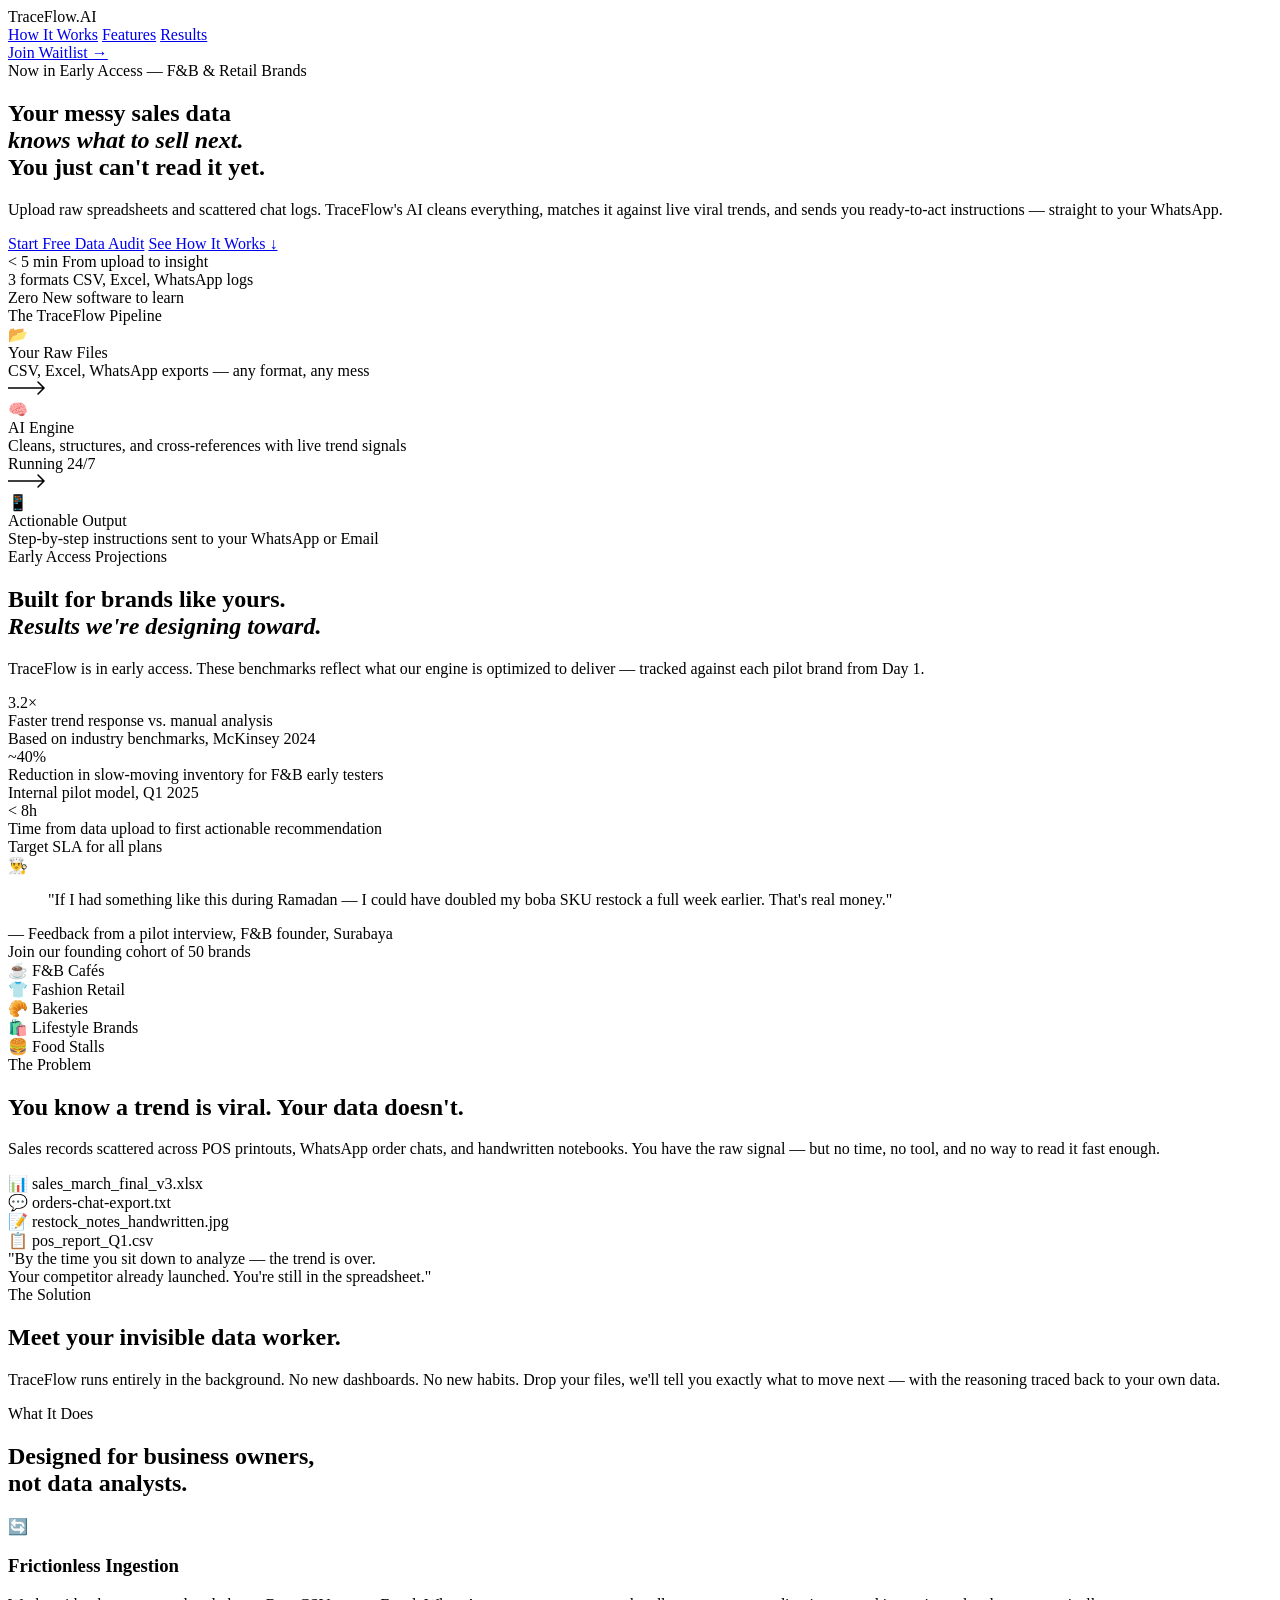
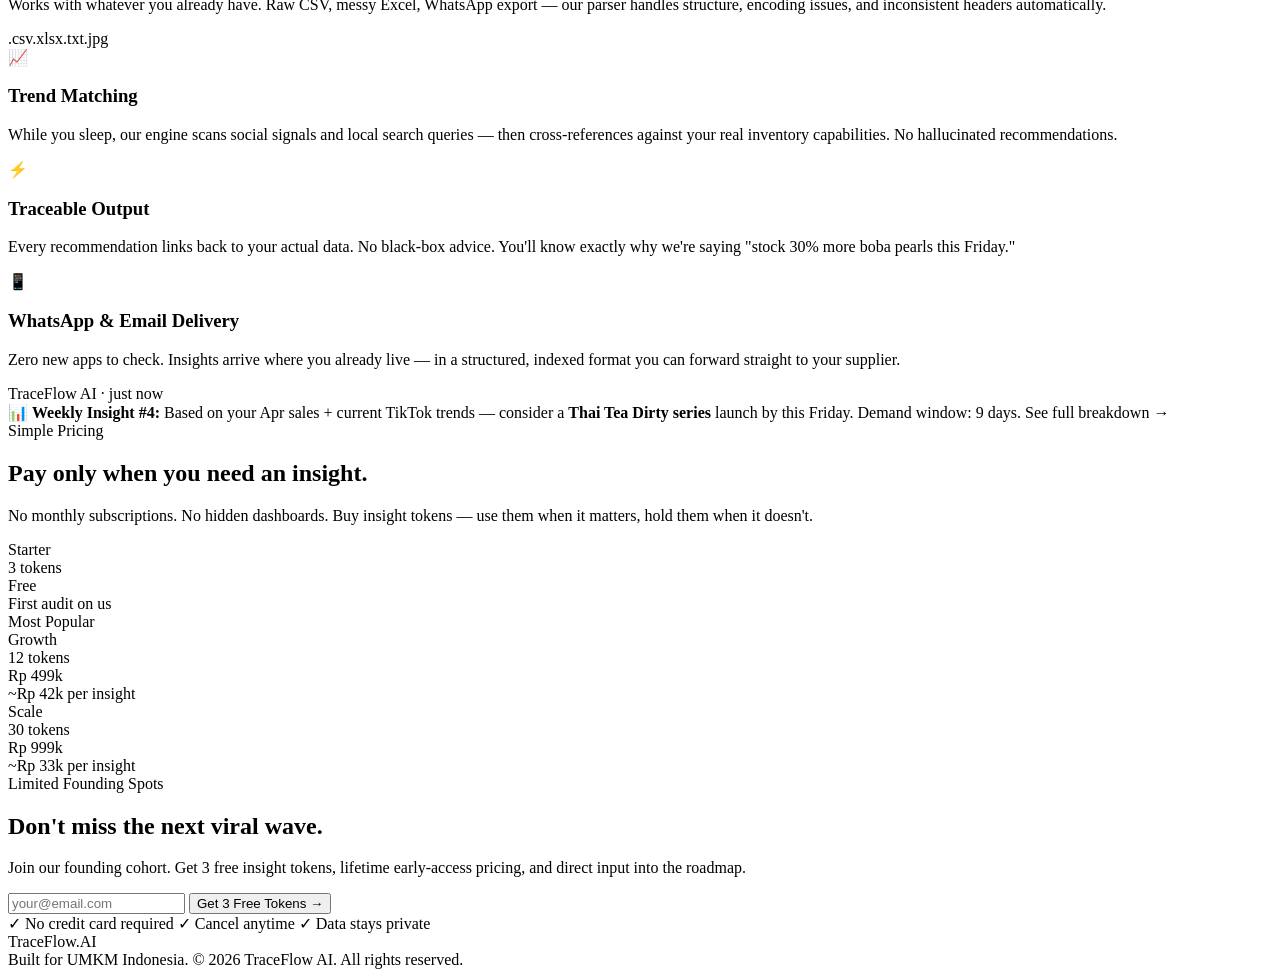
==== index.html @ 7ea74fb6 "Rename html traceflow.html to index.html" ====
<!DOCTYPE html>
<html lang="en">
<head>
    <meta charset="UTF-8">
    <meta name="viewport" content="width=device-width, initial-scale=1.0">
    <title>TraceFlow AI | An Invisible Data Worker</title>
    <link rel="preconnect" href="https://fonts.googleapis.com">
    <link rel="preconnect" href="https://fonts.gstatic.com" crossorigin>
    <link href="https://fonts.googleapis.com/css2?family=DM+Sans:ital,opsz,wght@0,9..40,300;0,9..40,400;0,9..40,500;1,9..40,300&family=Fraunces:ital,opsz,wght@0,9..144,300;0,9..144,600;0,9..144,700;1,9..144,300;1,9..144,600&display=swap" rel="stylesheet">
    <link rel="stylesheet" href="style.css">
</head>
<body>

<div class="noise"></div>
<div class="orb orb-1"></div>
<div class="orb orb-2"></div>
<div class="orb orb-3"></div>

<div class="container">

    <!-- NAVIGATION -->
    <header>
        <div class="logo">TraceFlow<span class="logo-dot">.</span><span class="logo-ai">AI</span></div>
        <nav class="nav-links">
            <a href="#how">How It Works</a>
            <a href="#features">Features</a>
            <a href="#proof">Results</a>
        </nav>
        <a href="#cta" class="btn btn-outline">Join Waitlist →</a>
    </header>

    <!-- HERO -->
    <section class="hero">
        <div class="hero-eyebrow">
            <span class="pulse-dot"></span>
            Now in Early Access — F&B & Retail Brands
        </div>
        <h1 class="hero-headline">
            Your messy sales data<br>
            <em>knows what to sell next.</em><br>
            <span class="headline-muted">You just can't read it yet.</span>
        </h1>
        <p class="hero-sub">
            Upload raw spreadsheets and scattered chat logs. TraceFlow's AI cleans everything, matches it against live viral trends, and sends you ready-to-act instructions — straight to your WhatsApp.
        </p>
        <div class="hero-actions">
            <a href="#cta" class="btn btn-primary">Start Free Data Audit</a>
            <a href="#how" class="btn btn-ghost">See How It Works ↓</a>
        </div>
        <div class="hero-stats">
            <div class="stat-item">
                <span class="stat-num">< 5 min</span>
                <span class="stat-label">From upload to insight</span>
            </div>
            <div class="stat-divider"></div>
            <div class="stat-item">
                <span class="stat-num">3 formats</span>
                <span class="stat-label">CSV, Excel, WhatsApp logs</span>
            </div>
            <div class="stat-divider"></div>
            <div class="stat-item">
                <span class="stat-num">Zero</span>
                <span class="stat-label">New software to learn</span>
            </div>
        </div>
    </section>

    <!-- FLOW DIAGRAM -->
    <section class="flow-visual" id="how">
        <div class="flow-label">The TraceFlow Pipeline</div>
        <div class="flow-steps">
            <div class="flow-step">
                <div class="flow-icon">📂</div>
                <div class="flow-step-title">Your Raw Files</div>
                <div class="flow-step-desc">CSV, Excel, WhatsApp exports — any format, any mess</div>
            </div>
            <div class="flow-arrow">
                <svg width="40" height="16" viewBox="0 0 40 16"><path d="M0 8h36M30 2l6 6-6 6" stroke="currentColor" stroke-width="1.5" fill="none" stroke-linecap="round"/></svg>
            </div>
            <div class="flow-step flow-step-ai">
                <div class="flow-icon">🧠</div>
                <div class="flow-step-title">AI Engine</div>
                <div class="flow-step-desc">Cleans, structures, and cross-references with live trend signals</div>
                <div class="ai-badge">Running 24/7</div>
            </div>
            <div class="flow-arrow">
                <svg width="40" height="16" viewBox="0 0 40 16"><path d="M0 8h36M30 2l6 6-6 6" stroke="currentColor" stroke-width="1.5" fill="none" stroke-linecap="round"/></svg>
            </div>
            <div class="flow-step flow-step-out">
                <div class="flow-icon">📱</div>
                <div class="flow-step-title">Actionable Output</div>
                <div class="flow-step-desc">Step-by-step instructions sent to your WhatsApp or Email</div>
            </div>
        </div>
    </section>

    <!-- SOCIAL PROOF -->
    <section class="social-proof" id="proof">
        <div class="proof-header">
            <div class="proof-eyebrow">Early Access Projections</div>
            <h2 class="proof-headline">Built for brands like yours.<br><em>Results we're designing toward.</em></h2>
            <p class="proof-note">TraceFlow is in early access. These benchmarks reflect what our engine is optimized to deliver — tracked against each pilot brand from Day 1.</p>
        </div>
        <div class="metrics-grid">
            <div class="metric-card">
                <div class="metric-num">3.2×</div>
                <div class="metric-label">Faster trend response vs. manual analysis</div>
                <div class="metric-source">Based on industry benchmarks, McKinsey 2024</div>
            </div>
            <div class="metric-card metric-card-accent">
                <div class="metric-num">~40%</div>
                <div class="metric-label">Reduction in slow-moving inventory for F&B early testers</div>
                <div class="metric-source">Internal pilot model, Q1 2025</div>
            </div>
            <div class="metric-card">
                <div class="metric-num">< 8h</div>
                <div class="metric-label">Time from data upload to first actionable recommendation</div>
                <div class="metric-source">Target SLA for all plans</div>
            </div>
        </div>
        <div class="quote-block">
            <div class="quote-avatar">👨‍🍳</div>
            <blockquote>
                "If I had something like this during Ramadan — I could have doubled my boba SKU restock a full week earlier. That's real money."
            </blockquote>
            <div class="quote-attr">— Feedback from a pilot interview, F&B founder, Surabaya</div>
        </div>
        <div class="brand-row">
            <div class="brand-row-label">Join our founding cohort of 50 brands</div>
            <div class="brand-pills">
                <div class="brand-pill">☕ F&B Cafés</div>
                <div class="brand-pill">👕 Fashion Retail</div>
                <div class="brand-pill">🥐 Bakeries</div>
                <div class="brand-pill">🛍️ Lifestyle Brands</div>
                <div class="brand-pill">🍔 Food Stalls</div>
            </div>
        </div>
    </section>

    <!-- PAS SECTION -->
    <section class="pas-section">
        <div class="pas-grid">
            <div class="pas-text">
                <div class="pas-eyebrow problem-tag">The Problem</div>
                <h2>You know a trend is viral. Your data doesn't.</h2>
                <p>Sales records scattered across POS printouts, WhatsApp order chats, and handwritten notebooks. You have the raw signal — but no time, no tool, and no way to read it fast enough.</p>
            </div>
            <div class="pas-visual problem-visual">
                <div class="file-stack">
                    <div class="file-card file-1">📊 sales_march_final_v3.xlsx</div>
                    <div class="file-card file-2">💬 orders-chat-export.txt</div>
                    <div class="file-card file-3">📝 restock_notes_handwritten.jpg</div>
                    <div class="file-card file-4">📋 pos_report_Q1.csv</div>
                </div>
            </div>
        </div>
        <div class="agitation-block">
            <div class="agitation-quote">
                "By the time you sit down to analyze — the trend is over.<br>
                Your competitor already launched. You're still in the spreadsheet."
            </div>
        </div>
        <div class="solution-block">
            <div class="solution-eyebrow">The Solution</div>
            <h2 class="solution-headline">Meet your invisible data worker.</h2>
            <p class="solution-sub">TraceFlow runs entirely in the background. No new dashboards. No new habits. Drop your files, we'll tell you exactly what to move next — with the reasoning traced back to your own data.</p>
        </div>
    </section>

    <!-- FEATURES -->
    <section class="features" id="features">
        <div class="features-header">
            <div class="features-eyebrow">What It Does</div>
            <h2>Designed for business owners,<br>not data analysts.</h2>
        </div>
        <div class="features-grid">
            <div class="feature-card fc-wide">
                <div class="fc-icon">🔄</div>
                <div class="fc-content">
                    <h3>Frictionless Ingestion</h3>
                    <p>Works with whatever you already have. Raw CSV, messy Excel, WhatsApp export — our parser handles structure, encoding issues, and inconsistent headers automatically.</p>
                    <div class="fc-formats">
                        <span>.csv</span><span>.xlsx</span><span>.txt</span><span>.jpg</span>
                    </div>
                </div>
            </div>
            <div class="feature-card">
                <div class="fc-icon">📈</div>
                <h3>Trend Matching</h3>
                <p>While you sleep, our engine scans social signals and local search queries — then cross-references against your real inventory capabilities. No hallucinated recommendations.</p>
            </div>
            <div class="feature-card">
                <div class="fc-icon">⚡</div>
                <h3>Traceable Output</h3>
                <p>Every recommendation links back to your actual data. No black-box advice. You'll know exactly why we're saying "stock 30% more boba pearls this Friday."</p>
            </div>
            <div class="feature-card fc-wide fc-dark">
                <div class="fc-icon">📱</div>
                <div class="fc-content">
                    <h3>WhatsApp & Email Delivery</h3>
                    <p>Zero new apps to check. Insights arrive where you already live — in a structured, indexed format you can forward straight to your supplier.</p>
                    <div class="mock-notif">
                        <div class="notif-header">
                            <span class="notif-dot"></span>
                            TraceFlow AI · just now
                        </div>
                        <div class="notif-body">
                            📊 <strong>Weekly Insight #4:</strong> Based on your Apr sales + current TikTok trends — consider a <strong>Thai Tea Dirty series</strong> launch by this Friday. Demand window: 9 days. See full breakdown →
                        </div>
                    </div>
                </div>
            </div>
        </div>
    </section>

    <!-- PRICING -->
    <section class="token-section">
        <div class="token-content">
            <div class="token-eyebrow">Simple Pricing</div>
            <h2>Pay only when you need an insight.</h2>
            <p>No monthly subscriptions. No hidden dashboards. Buy insight tokens — use them when it matters, hold them when it doesn't.</p>
            <div class="token-tiers">
                <div class="tier">
                    <div class="tier-name">Starter</div>
                    <div class="tier-tokens">3 tokens</div>
                    <div class="tier-price">Free</div>
                    <div class="tier-note">First audit on us</div>
                </div>
                <div class="tier tier-featured">
                    <div class="tier-badge">Most Popular</div>
                    <div class="tier-name">Growth</div>
                    <div class="tier-tokens">12 tokens</div>
                    <div class="tier-price">Rp 499k</div>
                    <div class="tier-note">~Rp 42k per insight</div>
                </div>
                <div class="tier">
                    <div class="tier-name">Scale</div>
                    <div class="tier-tokens">30 tokens</div>
                    <div class="tier-price">Rp 999k</div>
                    <div class="tier-note">~Rp 33k per insight</div>
                </div>
            </div>
        </div>
    </section>

    <!-- FINAL CTA -->
    <section class="bottom-cta" id="cta">
        <div class="cta-glow"></div>
        <div class="cta-eyebrow">Limited Founding Spots</div>
        <h2>Don't miss the next viral wave.</h2>
        <p>Join our founding cohort. Get 3 free insight tokens, lifetime early-access pricing, and direct input into the roadmap.</p>
        <div class="cta-form">
            <input name="email" type="email" placeholder="your@email.com" class="cta-input" autocomplete="email" />
            <button class="btn btn-accent">Get 3 Free Tokens →</button>
        </div>
        <div class="cta-trust">
            <span>✓ No credit card required</span>
            <span>✓ Cancel anytime</span>
            <span>✓ Data stays private</span>
        </div>
    </section>

    <footer class="site-footer">
        <div class="footer-logo">TraceFlow<span>.</span>AI</div>
        <div class="footer-note">Built for UMKM Indonesia. © 2026 TraceFlow AI. All rights reserved.</div>
    </footer>

</div>

<script src="script.js"></script>
</body>
</html>
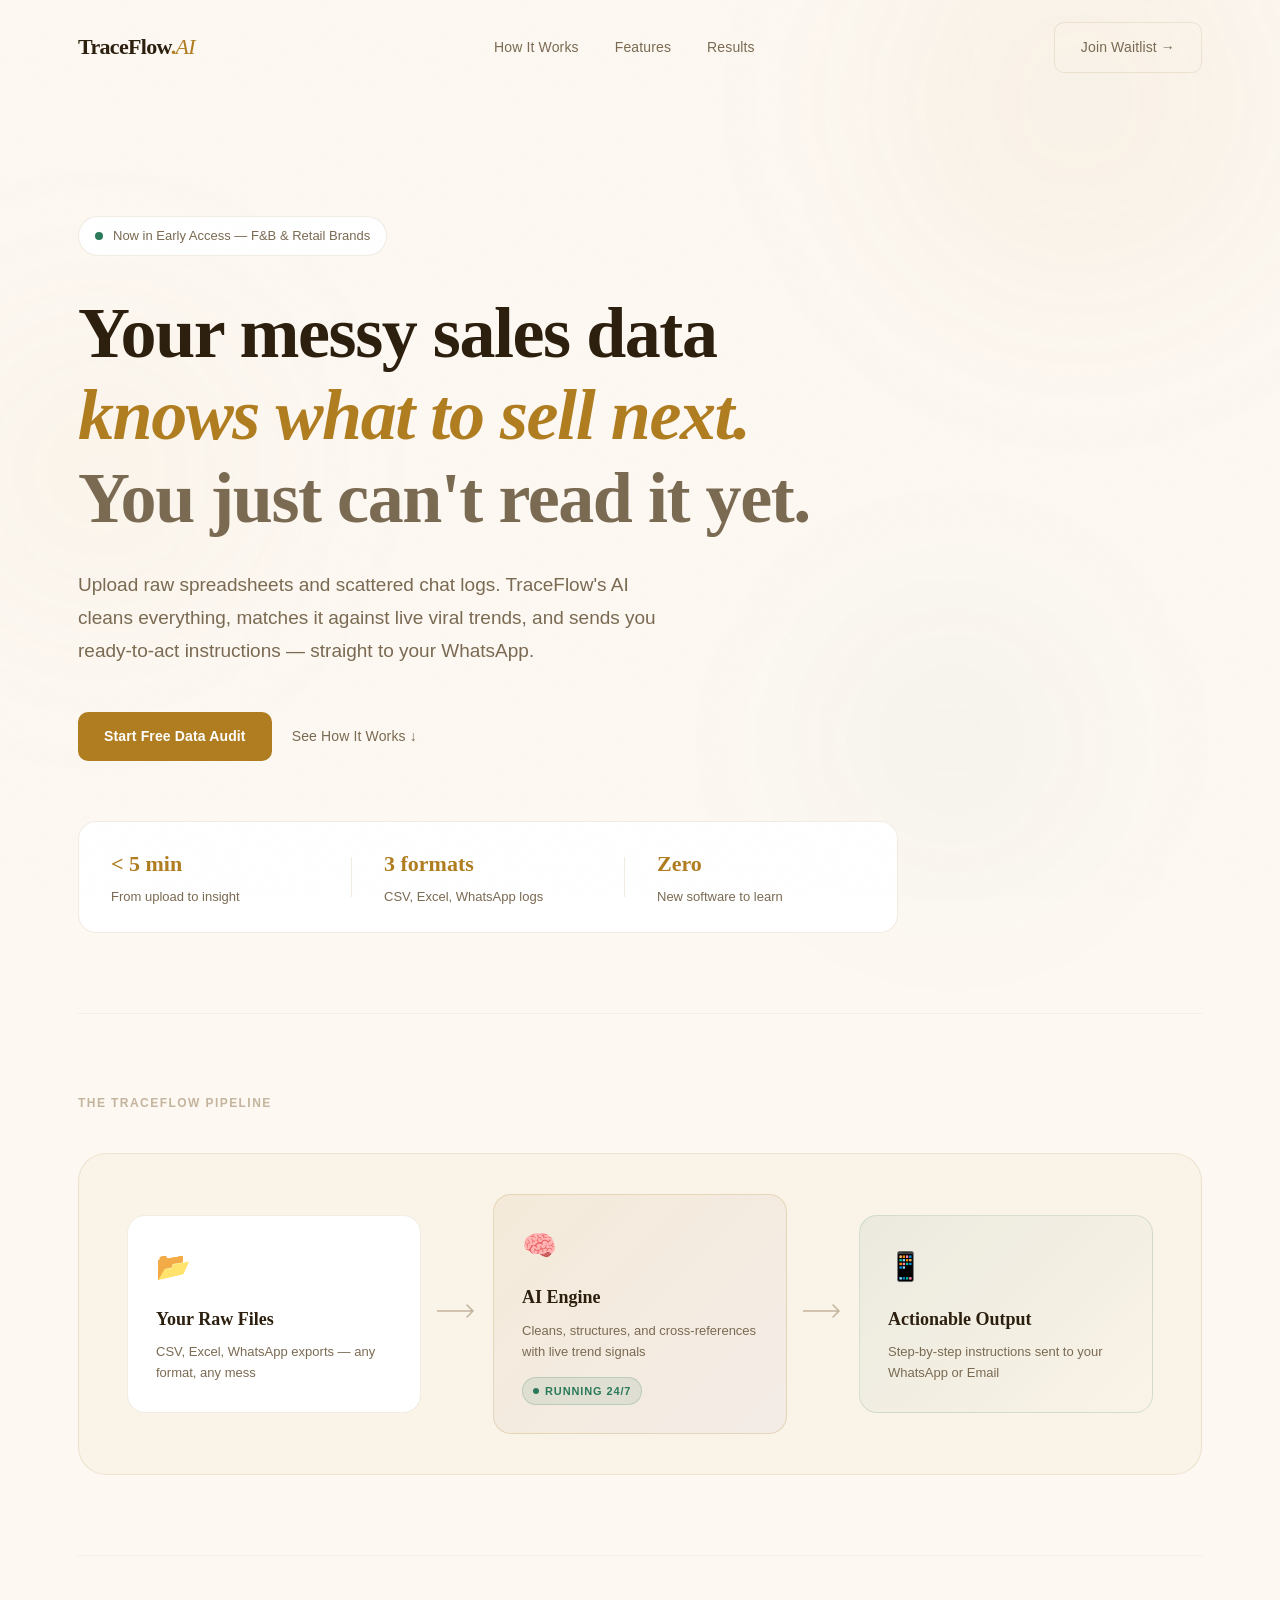
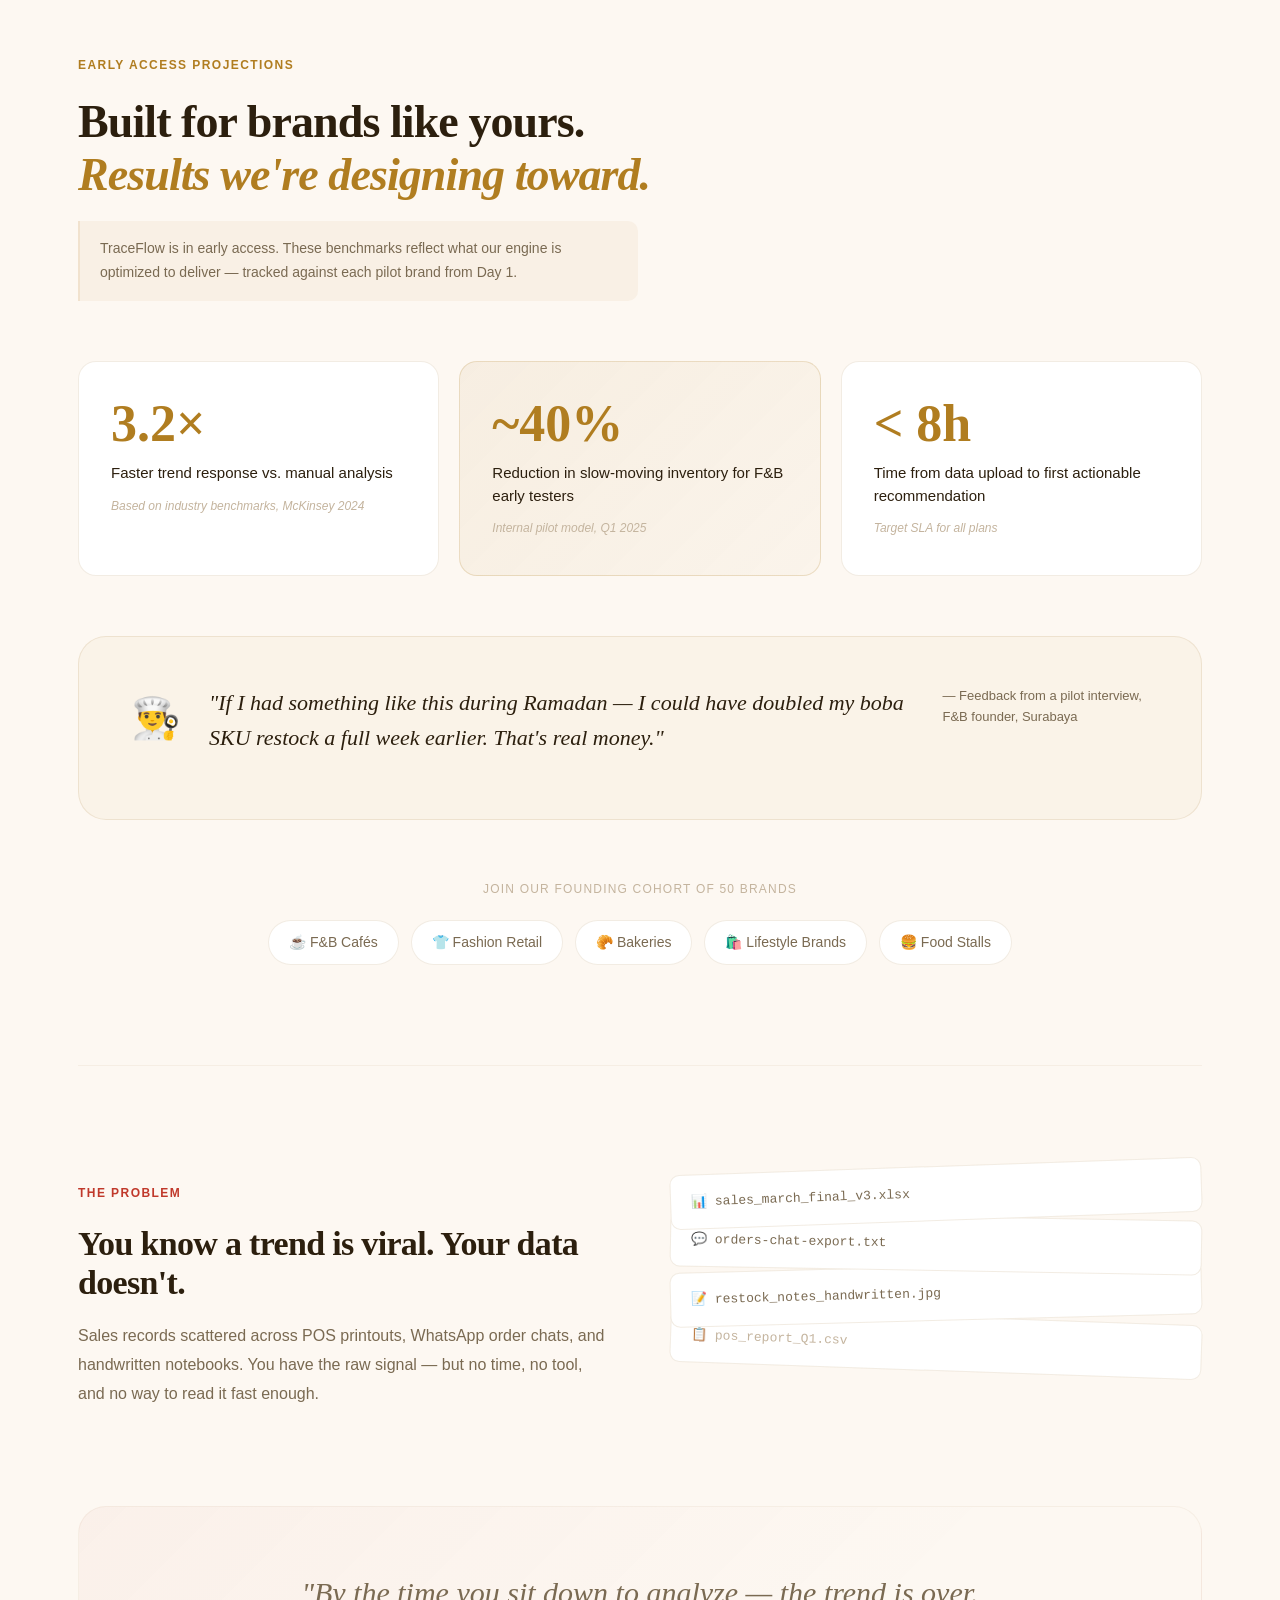
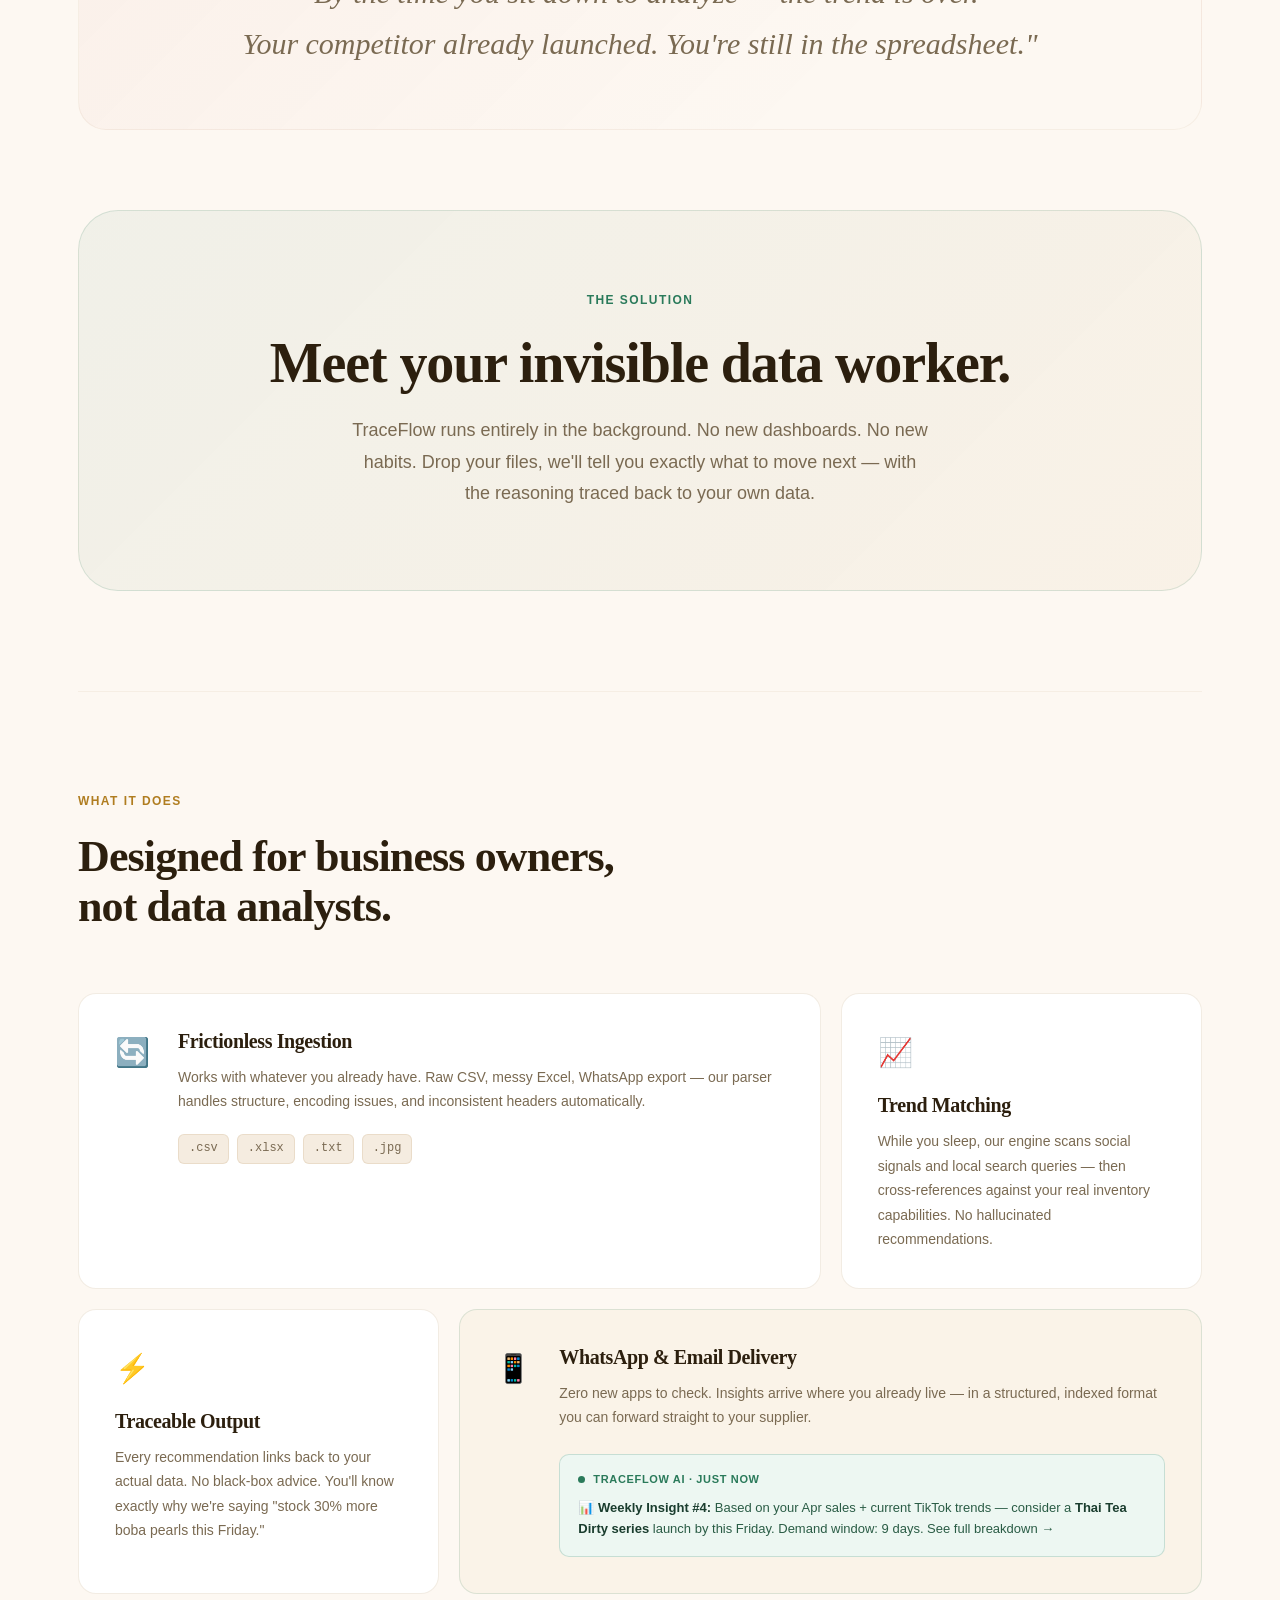
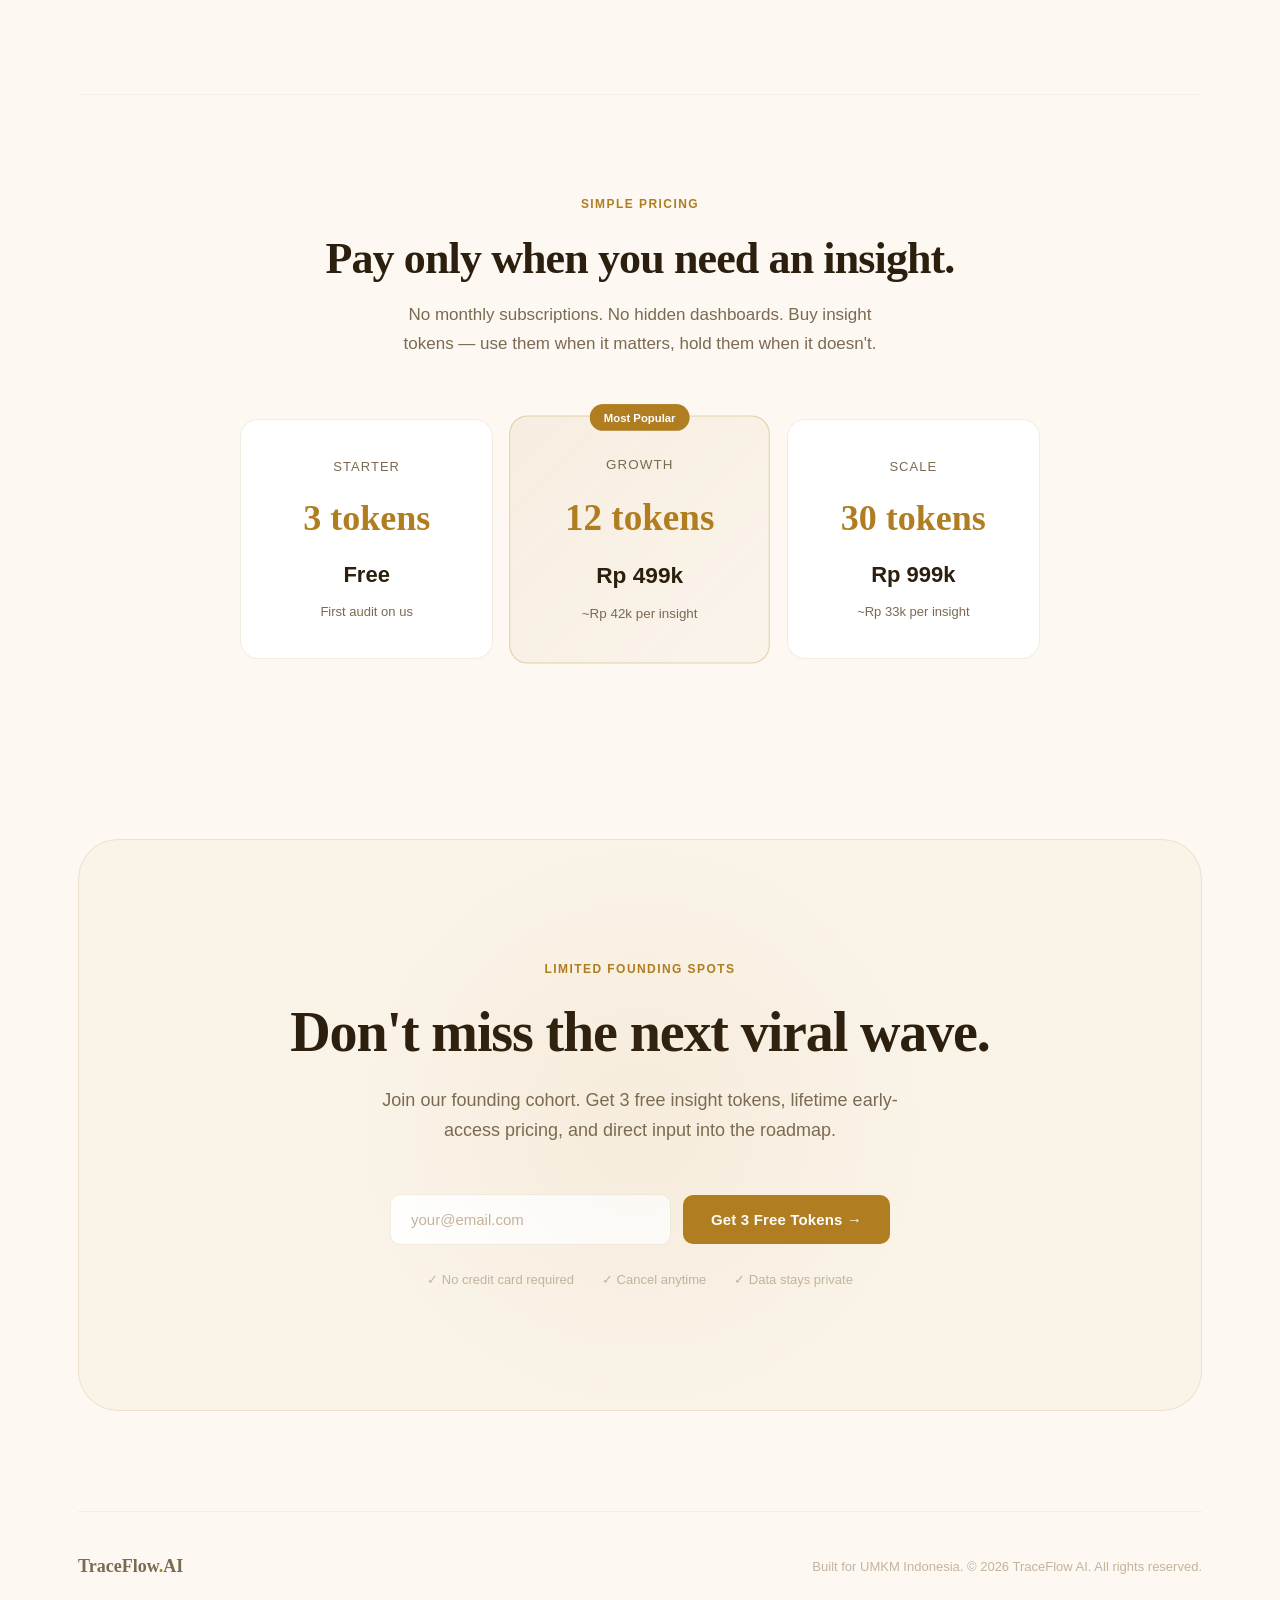
==== commit 82b7956a: "Update index.html" ====
--- a/index.html
+++ b/index.html
@@ -7,7 +7,7 @@
     <link rel="preconnect" href="https://fonts.googleapis.com">
     <link rel="preconnect" href="https://fonts.gstatic.com" crossorigin>
     <link href="https://fonts.googleapis.com/css2?family=DM+Sans:ital,opsz,wght@0,9..40,300;0,9..40,400;0,9..40,500;1,9..40,300&family=Fraunces:ital,opsz,wght@0,9..144,300;0,9..144,600;0,9..144,700;1,9..144,300;1,9..144,600&display=swap" rel="stylesheet">
-    <link rel="stylesheet" href="style.css">
+    <link rel="stylesheet" href="style-traceflow.css">
 </head>
 <body>
 
--- a/style-traceflow.css
+++ b/style-traceflow.css
@@ -0,0 +1,823 @@
+/* =============================================
+   TRACEFLOW AI — LANDING PAGE
+   Theme: Soft Pastel (Warm Cream + Gold)
+   Fonts: Fraunces (display) + DM Sans (body)
+============================================= */
+
+:root {
+    --bg:          #fdf8f2;
+    --bg-2:        #faf3e8;
+    --bg-3:        #f5ece0;
+    --surface:     #ffffff;
+    --border:      rgba(160,120,60,0.14);
+    --border-soft: rgba(160,120,60,0.07);
+
+    --gold:        #b07d20;
+    --gold-light:  #c9961a;
+    --gold-dim:    rgba(176,125,32,0.12);
+    --gold-glow:   rgba(176,125,32,0.06);
+
+    --green:       #2a7a5a;
+    --green-dim:   rgba(42,122,90,0.10);
+
+    --text:        #2c1f0e;
+    --text-muted:  #7a6a52;
+    --text-dim:    #c4b49e;
+
+    --radius-sm:   10px;
+    --radius-md:   18px;
+    --radius-lg:   28px;
+    --radius-xl:   40px;
+}
+
+/* RESET & BASE */
+*, *::before, *::after { box-sizing: border-box; margin: 0; padding: 0; }
+
+html { scroll-behavior: smooth; }
+
+body {
+    font-family: 'DM Sans', -apple-system, sans-serif;
+    background-color: var(--bg);
+    color: var(--text);
+    line-height: 1.65;
+    overflow-x: hidden;
+    font-size: 16px;
+}
+
+body::-webkit-scrollbar { display: none; }
+
+h1, h2, h3 {
+    font-family: 'Fraunces', Georgia, serif;
+    line-height: 1.15;
+    letter-spacing: -0.02em;
+    font-weight: 600;
+}
+
+a { text-decoration: none; color: inherit; }
+em { font-style: italic; }
+
+/* NOISE OVERLAY */
+.noise {
+    position: fixed;
+    inset: 0;
+    pointer-events: none;
+    z-index: 999;
+    opacity: 0.015;
+    background-image: url("data:image/svg+xml,%3Csvg viewBox='0 0 256 256' xmlns='http://www.w3.org/2000/svg'%3E%3Cfilter id='n'%3E%3CfeTurbulence type='fractalNoise' baseFrequency='0.9' numOctaves='4' stitchTiles='stitch'/%3E%3C/filter%3E%3Crect width='100%25' height='100%25' filter='url(%23n)'/%3E%3C/svg%3E");
+    background-size: 200px;
+}
+
+/* AMBIENT ORBS */
+.orb {
+    position: fixed;
+    border-radius: 50%;
+    pointer-events: none;
+    filter: blur(80px);
+    z-index: 0;
+}
+.orb-1 {
+    width: 600px; height: 600px;
+    background: radial-gradient(circle, rgba(176,125,32,0.07) 0%, transparent 70%);
+    top: -200px; right: -100px;
+    animation: float1 20s ease-in-out infinite;
+}
+.orb-2 {
+    width: 500px; height: 500px;
+    background: radial-gradient(circle, rgba(200,170,100,0.06) 0%, transparent 70%);
+    bottom: 20%; left: -150px;
+    animation: float2 25s ease-in-out infinite;
+}
+.orb-3 {
+    width: 400px; height: 400px;
+    background: radial-gradient(circle, rgba(42,122,90,0.05) 0%, transparent 70%);
+    top: 60%; right: 10%;
+    animation: float1 18s ease-in-out infinite reverse;
+}
+@keyframes float1 {
+    0%, 100% { transform: translate(0, 0); }
+    50%       { transform: translate(-30px, 40px); }
+}
+@keyframes float2 {
+    0%, 100% { transform: translate(0, 0); }
+    50%       { transform: translate(50px, -30px); }
+}
+
+/* CONTAINER */
+.container {
+    max-width: 1180px;
+    margin: 0 auto;
+    padding: 0 28px;
+    position: relative;
+    z-index: 1;
+}
+
+/* ===================== HEADER ===================== */
+header {
+    display: flex;
+    align-items: center;
+    justify-content: space-between;
+    padding: 22px 0;
+    position: sticky;
+    top: 0;
+    z-index: 100;
+    border-bottom: 1px solid transparent;
+    transition: all 0.3s ease;
+    background: transparent;
+}
+header.scrolled {
+    background: rgba(253,248,242,0.88);
+    backdrop-filter: blur(20px);
+    border-bottom-color: var(--border);
+}
+
+.logo {
+    font-family: 'Fraunces', serif;
+    font-size: 22px;
+    font-weight: 700;
+    letter-spacing: -0.03em;
+    color: var(--text);
+}
+.logo-dot { color: var(--gold); }
+.logo-ai  { color: var(--gold); font-weight: 300; font-style: italic; }
+
+.nav-links {
+    display: flex;
+    gap: 36px;
+}
+.nav-links a {
+    color: var(--text-muted);
+    font-size: 14px;
+    font-weight: 500;
+    transition: color 0.2s;
+    letter-spacing: 0.01em;
+}
+.nav-links a:hover { color: var(--text); }
+
+/* BUTTONS */
+.btn {
+    display: inline-flex;
+    align-items: center;
+    gap: 8px;
+    padding: 13px 26px;
+    border-radius: var(--radius-sm);
+    font-size: 14px;
+    font-weight: 500;
+    cursor: pointer;
+    border: none;
+    transition: all 0.25s ease;
+    font-family: 'DM Sans', sans-serif;
+    letter-spacing: 0.01em;
+}
+.btn-primary {
+    background: var(--gold);
+    color: #ffffff;
+    font-weight: 600;
+}
+.btn-primary:hover {
+    background: var(--gold-light);
+    transform: translateY(-2px);
+    box-shadow: 0 8px 30px rgba(176,125,32,0.25);
+}
+.btn-outline {
+    background: transparent;
+    color: var(--text-muted);
+    border: 1px solid var(--border);
+}
+.btn-outline:hover {
+    border-color: var(--gold);
+    color: var(--gold);
+    background: var(--gold-glow);
+}
+.btn-ghost {
+    background: transparent;
+    color: var(--text-muted);
+    padding-left: 0;
+}
+.btn-ghost:hover { color: var(--text); }
+.btn-accent {
+    background: var(--gold);
+    color: #ffffff;
+    font-weight: 600;
+    padding: 16px 28px;
+    font-size: 15px;
+    border-radius: var(--radius-sm);
+}
+.btn-accent:hover {
+    background: var(--gold-light);
+    transform: translateY(-2px);
+    box-shadow: 0 8px 30px rgba(176,125,32,0.25);
+}
+
+/* ===================== HERO ===================== */
+.hero {
+    padding: 120px 0 80px;
+    max-width: 820px;
+}
+.hero-eyebrow {
+    display: inline-flex;
+    align-items: center;
+    gap: 10px;
+    background: var(--surface);
+    border: 1px solid var(--border);
+    padding: 8px 16px;
+    border-radius: 100px;
+    font-size: 13px;
+    font-weight: 500;
+    color: var(--text-muted);
+    margin-bottom: 36px;
+    animation: fadeUp 0.6s ease both;
+}
+.pulse-dot {
+    width: 8px; height: 8px;
+    background: var(--green);
+    border-radius: 50%;
+    animation: pulse 2s ease infinite;
+    flex-shrink: 0;
+}
+@keyframes pulse {
+    0%, 100% { opacity: 1; box-shadow: 0 0 0 0 rgba(42,122,90,0.4); }
+    50%       { opacity: 0.7; box-shadow: 0 0 0 6px rgba(42,122,90,0); }
+}
+
+.hero-headline {
+    font-size: clamp(42px, 6vw, 72px);
+    font-weight: 600;
+    color: var(--text);
+    margin-bottom: 28px;
+    animation: fadeUp 0.6s 0.1s ease both;
+}
+.hero-headline em    { color: var(--gold); font-style: italic; }
+.headline-muted      { color: var(--text-muted); }
+
+.hero-sub {
+    font-size: 19px;
+    color: var(--text-muted);
+    max-width: 580px;
+    margin-bottom: 44px;
+    line-height: 1.75;
+    animation: fadeUp 0.6s 0.2s ease both;
+}
+.hero-actions {
+    display: flex;
+    align-items: center;
+    gap: 20px;
+    margin-bottom: 60px;
+    animation: fadeUp 0.6s 0.3s ease both;
+}
+.hero-stats {
+    display: flex;
+    align-items: center;
+    background: var(--surface);
+    border: 1px solid var(--border);
+    border-radius: var(--radius-md);
+    padding: 24px 32px;
+    animation: fadeUp 0.6s 0.4s ease both;
+}
+.stat-item {
+    display: flex;
+    flex-direction: column;
+    gap: 4px;
+    flex: 1;
+}
+.stat-num {
+    font-family: 'Fraunces', serif;
+    font-size: 22px;
+    font-weight: 600;
+    color: var(--gold);
+}
+.stat-label { font-size: 13px; color: var(--text-muted); }
+.stat-divider {
+    width: 1px; height: 40px;
+    background: var(--border);
+    margin: 0 32px;
+}
+
+/* ===================== FLOW VISUAL ===================== */
+.flow-visual {
+    padding: 80px 0;
+    border-top: 1px solid var(--border-soft);
+}
+.flow-label {
+    font-size: 12px;
+    font-weight: 600;
+    text-transform: uppercase;
+    letter-spacing: 0.12em;
+    color: var(--text-dim);
+    margin-bottom: 40px;
+}
+.flow-steps {
+    display: flex;
+    align-items: center;
+    gap: 16px;
+    background: var(--bg-2);
+    border: 1px solid var(--border);
+    border-radius: var(--radius-lg);
+    padding: 40px 48px;
+}
+.flow-step {
+    flex: 1;
+    padding: 28px;
+    border-radius: var(--radius-md);
+    background: var(--surface);
+    border: 1px solid var(--border);
+    position: relative;
+    transition: border-color 0.3s;
+}
+.flow-step:hover { border-color: var(--gold); }
+.flow-step-ai {
+    background: linear-gradient(135deg, rgba(176,125,32,0.07), rgba(120,100,200,0.05));
+    border-color: rgba(176,125,32,0.2);
+}
+.flow-step-out {
+    background: linear-gradient(135deg, rgba(42,122,90,0.07), transparent);
+    border-color: rgba(42,122,90,0.15);
+}
+.flow-icon       { font-size: 28px; margin-bottom: 14px; }
+.flow-step-title {
+    font-family: 'Fraunces', serif;
+    font-size: 18px;
+    font-weight: 600;
+    color: var(--text);
+    margin-bottom: 8px;
+}
+.flow-step-desc  { font-size: 13px; color: var(--text-muted); line-height: 1.6; }
+.flow-arrow      { color: var(--text-dim); flex-shrink: 0; }
+.ai-badge {
+    margin-top: 14px;
+    display: inline-flex;
+    align-items: center;
+    gap: 6px;
+    font-size: 11px;
+    font-weight: 600;
+    text-transform: uppercase;
+    letter-spacing: 0.08em;
+    color: var(--green);
+    background: var(--green-dim);
+    padding: 4px 10px;
+    border-radius: 100px;
+    border: 1px solid rgba(42,122,90,0.2);
+}
+.ai-badge::before {
+    content: '';
+    width: 6px; height: 6px;
+    background: var(--green);
+    border-radius: 50%;
+    animation: pulse 2s infinite;
+}
+
+/* ===================== SOCIAL PROOF ===================== */
+.social-proof {
+    padding: 100px 0;
+    border-top: 1px solid var(--border-soft);
+}
+.proof-eyebrow {
+    font-size: 12px;
+    font-weight: 600;
+    letter-spacing: 0.12em;
+    text-transform: uppercase;
+    color: var(--gold);
+    margin-bottom: 20px;
+}
+.proof-headline {
+    font-size: clamp(30px, 4vw, 46px);
+    color: var(--text);
+    margin-bottom: 20px;
+    max-width: 600px;
+}
+.proof-headline em { color: var(--gold); }
+.proof-note {
+    font-size: 14px;
+    color: var(--text-muted);
+    max-width: 560px;
+    line-height: 1.7;
+    margin-bottom: 60px;
+    padding: 16px 20px;
+    border-left: 2px solid var(--gold-dim);
+    background: var(--gold-glow);
+    border-radius: 0 var(--radius-sm) var(--radius-sm) 0;
+}
+
+.metrics-grid {
+    display: grid;
+    grid-template-columns: repeat(3, 1fr);
+    gap: 20px;
+    margin-bottom: 60px;
+}
+.metric-card {
+    background: var(--surface);
+    border: 1px solid var(--border);
+    border-radius: var(--radius-md);
+    padding: 36px 32px;
+    transition: all 0.3s ease;
+}
+.metric-card:hover { border-color: rgba(176,125,32,0.3); transform: translateY(-4px); }
+.metric-card-accent {
+    background: linear-gradient(135deg, rgba(176,125,32,0.08) 0%, rgba(176,125,32,0.03) 100%);
+    border-color: rgba(176,125,32,0.2);
+}
+.metric-num {
+    font-family: 'Fraunces', serif;
+    font-size: 52px;
+    font-weight: 600;
+    color: var(--gold);
+    line-height: 1;
+    margin-bottom: 12px;
+}
+.metric-label  { font-size: 15px; color: var(--text); margin-bottom: 12px; line-height: 1.5; }
+.metric-source { font-size: 12px; color: var(--text-dim); font-style: italic; }
+
+.quote-block {
+    background: var(--bg-2);
+    border: 1px solid var(--border);
+    border-radius: var(--radius-lg);
+    padding: 48px 52px;
+    margin-bottom: 60px;
+    display: flex;
+    align-items: flex-start;
+    gap: 28px;
+}
+.quote-avatar { font-size: 40px; flex-shrink: 0; }
+blockquote {
+    font-family: 'Fraunces', serif;
+    font-size: 22px;
+    font-weight: 300;
+    font-style: italic;
+    color: var(--text);
+    line-height: 1.6;
+    margin-bottom: 16px;
+}
+.quote-attr { font-size: 13px; color: var(--text-muted); }
+
+.brand-row        { text-align: center; }
+.brand-row-label  {
+    font-size: 12px;
+    color: var(--text-dim);
+    text-transform: uppercase;
+    letter-spacing: 0.1em;
+    margin-bottom: 20px;
+}
+.brand-pills {
+    display: flex;
+    flex-wrap: wrap;
+    justify-content: center;
+    gap: 12px;
+}
+.brand-pill {
+    padding: 10px 20px;
+    border: 1px solid var(--border);
+    border-radius: 100px;
+    font-size: 14px;
+    color: var(--text-muted);
+    background: var(--surface);
+    transition: all 0.25s;
+    cursor: default;
+}
+.brand-pill:hover { border-color: var(--gold); color: var(--gold); background: var(--gold-glow); }
+
+/* ===================== PAS SECTION ===================== */
+.pas-section {
+    padding: 100px 0;
+    border-top: 1px solid var(--border-soft);
+}
+.pas-grid {
+    display: grid;
+    grid-template-columns: 1fr 1fr;
+    gap: 60px;
+    align-items: center;
+    margin-bottom: 80px;
+}
+.pas-eyebrow {
+    font-size: 12px;
+    font-weight: 600;
+    letter-spacing: 0.12em;
+    text-transform: uppercase;
+    margin-bottom: 20px;
+}
+.problem-tag   { color: #c0392b; }
+.pas-text h2   { font-size: 34px; color: var(--text); margin-bottom: 20px; }
+.pas-text p    { font-size: 16px; color: var(--text-muted); line-height: 1.8; }
+
+.file-stack    { position: relative; height: 260px; }
+.file-card {
+    position: absolute;
+    left: 0; right: 0;
+    background: var(--surface);
+    border: 1px solid var(--border);
+    border-radius: var(--radius-sm);
+    padding: 16px 20px;
+    font-size: 13px;
+    color: var(--text-muted);
+    font-family: 'DM Mono', 'Courier New', monospace;
+    transition: transform 0.3s ease;
+}
+.file-card:hover { transform: translateX(8px) !important; border-color: var(--gold); color: var(--text); }
+.file-1 { top: 0;    transform: rotate(-2deg);   z-index: 4; }
+.file-2 { top: 50px; transform: rotate(1deg);    z-index: 3; }
+.file-3 { top: 100px;transform: rotate(-1.5deg); z-index: 2; }
+.file-4 { top: 150px;transform: rotate(2deg);    z-index: 1; color: var(--text-dim); }
+
+.agitation-block {
+    text-align: center;
+    padding: 60px;
+    margin-bottom: 80px;
+    border: 1px solid var(--border-soft);
+    border-radius: var(--radius-lg);
+    background: linear-gradient(135deg, rgba(192,57,43,0.04) 0%, transparent 70%);
+}
+.agitation-quote {
+    font-family: 'Fraunces', serif;
+    font-size: clamp(20px, 3vw, 30px);
+    font-style: italic;
+    color: var(--text-muted);
+    line-height: 1.7;
+    font-weight: 300;
+}
+
+.solution-block {
+    text-align: center;
+    padding: 80px 40px;
+    background: linear-gradient(135deg, rgba(42,122,90,0.06) 0%, rgba(176,125,32,0.05) 100%);
+    border: 1px solid rgba(42,122,90,0.15);
+    border-radius: var(--radius-xl);
+}
+.solution-eyebrow {
+    font-size: 12px;
+    font-weight: 600;
+    letter-spacing: 0.12em;
+    text-transform: uppercase;
+    color: var(--green);
+    margin-bottom: 20px;
+}
+.solution-headline {
+    font-size: clamp(36px, 5vw, 56px);
+    color: var(--text);
+    margin-bottom: 20px;
+}
+.solution-sub {
+    font-size: 18px;
+    color: var(--text-muted);
+    max-width: 580px;
+    margin: 0 auto;
+    line-height: 1.75;
+}
+
+/* ===================== FEATURES ===================== */
+.features {
+    padding: 100px 0;
+    border-top: 1px solid var(--border-soft);
+}
+.features-header   { margin-bottom: 60px; }
+.features-eyebrow  {
+    font-size: 12px;
+    font-weight: 600;
+    letter-spacing: 0.12em;
+    text-transform: uppercase;
+    color: var(--gold);
+    margin-bottom: 20px;
+}
+.features-header h2 { font-size: clamp(30px, 4vw, 44px); color: var(--text); }
+
+.features-grid {
+    display: grid;
+    grid-template-columns: 1fr 1fr 1fr;
+    gap: 20px;
+}
+.feature-card {
+    background: var(--surface);
+    border: 1px solid var(--border);
+    border-radius: var(--radius-md);
+    padding: 36px;
+    transition: all 0.3s ease;
+}
+.feature-card:hover {
+    border-color: rgba(176,125,32,0.3);
+    transform: translateY(-5px);
+    background: var(--bg-3);
+}
+.fc-wide {
+    grid-column: span 2;
+    display: flex;
+    gap: 28px;
+    align-items: flex-start;
+}
+.fc-dark {
+    background: var(--bg-2);
+    border-color: rgba(42,122,90,0.15);
+}
+.fc-icon         { font-size: 28px; margin-bottom: 18px; display: block; }
+.feature-card h3 { font-size: 20px; color: var(--text); margin-bottom: 12px; }
+.feature-card p  { font-size: 14px; color: var(--text-muted); line-height: 1.75; }
+.fc-content      { flex: 1; }
+.fc-formats      { display: flex; gap: 8px; margin-top: 20px; }
+.fc-formats span {
+    padding: 4px 10px;
+    background: var(--bg-3);
+    border: 1px solid var(--border);
+    border-radius: 6px;
+    font-size: 12px;
+    font-family: 'DM Mono', monospace;
+    color: var(--text-muted);
+}
+
+.mock-notif {
+    margin-top: 24px;
+    background: #edf7f2;
+    border: 1px solid rgba(42,122,90,0.2);
+    border-radius: var(--radius-sm);
+    padding: 16px 18px;
+    font-size: 13px;
+    line-height: 1.6;
+}
+.notif-header {
+    display: flex;
+    align-items: center;
+    gap: 8px;
+    font-size: 11px;
+    color: var(--green);
+    font-weight: 600;
+    text-transform: uppercase;
+    letter-spacing: 0.06em;
+    margin-bottom: 10px;
+}
+.notif-dot {
+    width: 7px; height: 7px;
+    background: var(--green);
+    border-radius: 50%;
+    animation: pulse 2s infinite;
+    display: inline-block;
+}
+.notif-body         { color: #2a5c45; }
+.notif-body strong  { color: #1a3d2e; }
+
+/* ===================== TOKEN SECTION ===================== */
+.token-section { padding: 100px 0; border-top: 1px solid var(--border-soft); }
+.token-content { text-align: center; }
+.token-eyebrow {
+    font-size: 12px;
+    font-weight: 600;
+    letter-spacing: 0.12em;
+    text-transform: uppercase;
+    color: var(--gold);
+    margin-bottom: 20px;
+}
+.token-content h2  { font-size: clamp(28px, 4vw, 44px); color: var(--text); margin-bottom: 16px; }
+.token-content > p { font-size: 17px; color: var(--text-muted); max-width: 500px; margin: 0 auto 60px; line-height: 1.7; }
+
+.token-tiers {
+    display: grid;
+    grid-template-columns: repeat(3, 1fr);
+    gap: 20px;
+    max-width: 800px;
+    margin: 0 auto;
+}
+.tier {
+    background: var(--surface);
+    border: 1px solid var(--border);
+    border-radius: var(--radius-md);
+    padding: 36px 28px;
+    position: relative;
+    transition: all 0.3s;
+}
+.tier:hover { transform: translateY(-5px); border-color: var(--gold); }
+.tier-featured {
+    background: linear-gradient(135deg, rgba(176,125,32,0.08), rgba(176,125,32,0.03));
+    border-color: rgba(176,125,32,0.3);
+    transform: scale(1.03);
+}
+.tier-featured:hover { transform: scale(1.03) translateY(-5px); }
+.tier-badge {
+    position: absolute;
+    top: -12px;
+    left: 50%;
+    transform: translateX(-50%);
+    background: var(--gold);
+    color: #ffffff;
+    font-size: 11px;
+    font-weight: 700;
+    padding: 4px 14px;
+    border-radius: 100px;
+    white-space: nowrap;
+}
+.tier-name   { font-size: 13px; color: var(--text-muted); text-transform: uppercase; letter-spacing: 0.08em; margin-bottom: 12px; }
+.tier-tokens { font-family: 'Fraunces', serif; font-size: 36px; font-weight: 600; color: var(--gold); margin-bottom: 8px; }
+.tier-price  { font-size: 22px; font-weight: 600; color: var(--text); margin-bottom: 8px; }
+.tier-note   { font-size: 13px; color: var(--text-muted); }
+
+/* ===================== BOTTOM CTA ===================== */
+.bottom-cta {
+    padding: 120px 40px;
+    text-align: center;
+    margin: 80px 0 100px;
+    background: var(--bg-2);
+    border: 1px solid var(--border);
+    border-radius: var(--radius-xl);
+    position: relative;
+    overflow: hidden;
+}
+.cta-glow {
+    position: absolute;
+    width: 600px; height: 600px;
+    background: radial-gradient(circle, rgba(176,125,32,0.06) 0%, transparent 70%);
+    top: 50%; left: 50%;
+    transform: translate(-50%, -50%);
+    pointer-events: none;
+}
+.cta-eyebrow {
+    font-size: 12px;
+    font-weight: 600;
+    letter-spacing: 0.12em;
+    text-transform: uppercase;
+    color: var(--gold);
+    margin-bottom: 20px;
+}
+.bottom-cta h2  { font-size: clamp(32px, 5vw, 56px); color: var(--text); margin-bottom: 20px; }
+.bottom-cta > p { font-size: 18px; color: var(--text-muted); max-width: 520px; margin: 0 auto 48px; line-height: 1.7; }
+
+.cta-form {
+    display: flex;
+    align-items: center;
+    gap: 12px;
+    max-width: 500px;
+    margin: 0 auto 24px;
+}
+.cta-input {
+    flex: 1;
+    background: var(--surface);
+    border: 1px solid var(--border);
+    border-radius: var(--radius-sm);
+    padding: 16px 20px;
+    font-size: 15px;
+    color: var(--text);
+    font-family: 'DM Sans', sans-serif;
+    outline: none;
+    transition: border-color 0.2s;
+}
+.cta-input::placeholder { color: var(--text-dim); }
+.cta-input:focus        { border-color: rgba(176,125,32,0.5); }
+
+.cta-trust {
+    display: flex;
+    justify-content: center;
+    gap: 28px;
+    font-size: 13px;
+    color: var(--text-dim);
+}
+
+/* ===================== FOOTER ===================== */
+.site-footer {
+    padding: 40px 0;
+    border-top: 1px solid var(--border-soft);
+    display: flex;
+    align-items: center;
+    justify-content: space-between;
+}
+.footer-logo {
+    font-family: 'Fraunces', serif;
+    font-size: 18px;
+    font-weight: 600;
+    color: var(--text-muted);
+}
+.footer-logo span { color: var(--gold); }
+.footer-note      { font-size: 13px; color: var(--text-dim); }
+
+/* ===================== ANIMATIONS ===================== */
+@keyframes fadeUp {
+    from { opacity: 0; transform: translateY(24px); }
+    to   { opacity: 1; transform: translateY(0); }
+}
+.reveal-hidden {
+    opacity: 0;
+    transform: translateY(28px);
+    transition: opacity 0.6s ease, transform 0.6s ease;
+}
+.reveal-hidden.revealed {
+    opacity: 1;
+    transform: translateY(0);
+}
+
+/* ===================== RESPONSIVE ===================== */
+@media (max-width: 960px) {
+    .nav-links         { display: none; }
+    .features-grid     { grid-template-columns: 1fr 1fr; }
+    .fc-wide           { grid-column: span 2; }
+    .metrics-grid      { grid-template-columns: 1fr; }
+    .pas-grid          { grid-template-columns: 1fr; }
+    .flow-steps        { flex-direction: column; }
+    .flow-arrow        { transform: rotate(90deg); }
+    .token-tiers       { grid-template-columns: 1fr; max-width: 360px; }
+    .tier-featured     { transform: none; }
+    .hero-stats        { flex-direction: column; gap: 20px; }
+    .stat-divider      { width: 100%; height: 1px; margin: 0; }
+    .cta-form          { flex-direction: column; }
+    .cta-input         { width: 100%; }
+    .cta-trust         { flex-direction: column; gap: 10px; }
+}
+@media (max-width: 640px) {
+    .hero              { padding: 80px 0 60px; }
+    .features-grid     { grid-template-columns: 1fr; }
+    .fc-wide           { grid-column: span 1; flex-direction: column; }
+    .bottom-cta        { padding: 80px 24px; }
+    .quote-block       { flex-direction: column; padding: 36px 28px; }
+    .agitation-block   { padding: 40px 24px; }
+    .site-footer       { flex-direction: column; gap: 12px; text-align: center; }
+}
